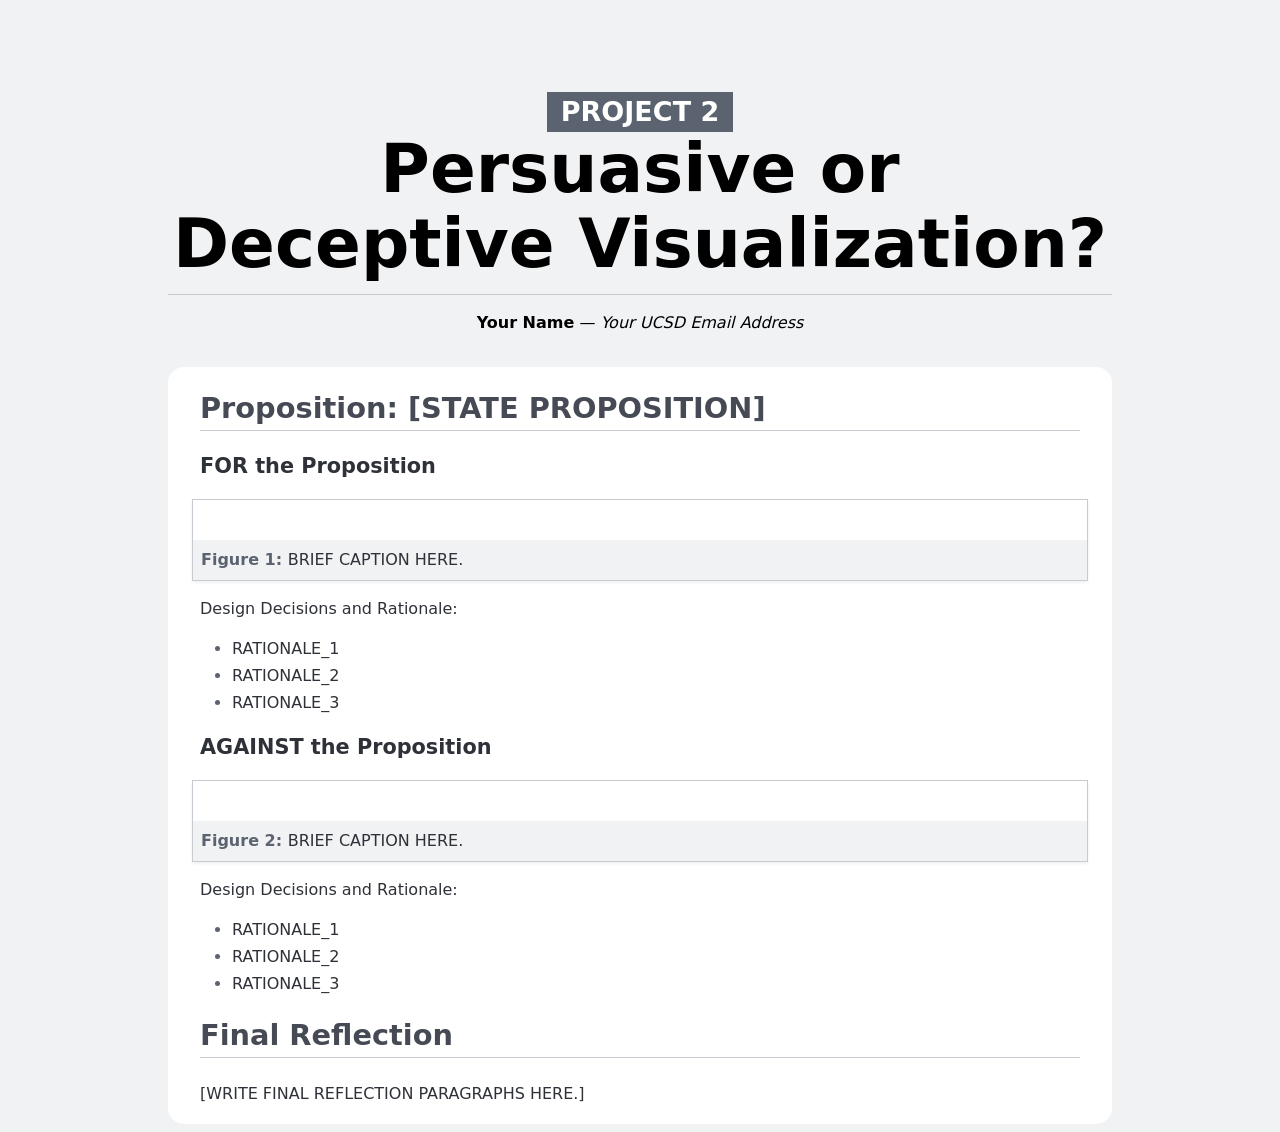
==== project2_report.html @ 89be6a0c "Add files via upload" ====
<!doctype html>
<html lang="en">
    <head>
        <title>Project 2 Report</title>
        <style>
            :root {
                --color-neutral-95: hsl(220 10% 95%);
                --color-neutral-90: hsl(220 10% 90%);
                --color-neutral-80: hsl(220 10% 80%);
                --color-neutral-70: hsl(220 10% 70%);
                --color-neutral-60: hsl(220 10% 60%);
                --color-neutral-50: hsl(220 10% 50%);
                --color-neutral-40: hsl(220 10% 40%);
                --color-neutral-30: hsl(220 10% 30%);
                --color-neutral-20: hsl(220 10% 20%);
                --color-neutral-10: hsl(220 10% 10%);
            }

            html {
                font: 100%/1.5 system-ui;
                counter-reset: figure;
                background: var(--color-neutral-95);
                max-width: min(75vw, 80em);
                margin: 0 auto;
            }

            /* Headings */

            h1,
            h2,
            h3,
            h4,
            h5,
            h6 {
                line-height: 1.1;
                font-weight: 600;
                text-wrap: balance;
            }

            h1,
            h2 {
                border-bottom: 1px solid var(--color-neutral-80);
                padding-bottom: 0.2em;
            }

            h1 {
                margin-block: 1em 0.5rem;
                font-size: clamp(2.5em, 150% + 2vh + 2vw, 10vmin);
                font-weight: 800;

                small {
                    display: block;
                    width: fit-content;
                    padding: 0.2em 0.5em;
                    margin-inline: auto;
                    color: white;
                    background: var(--color-neutral-40);
                    font-size: 40%;
                    text-transform: uppercase;
                    white-space: nowrap;
                }
            }

            h2 {
                font-size: 180%;
                color: var(--color-neutral-30);
            }

            h3 {
                font-size: 130%;
            }

            /* Lists */

            ul,
            ol {
                padding-inline-start: 2em;
            }

            li {
                &::marker {
                    color: var(--color-neutral-40);
                }

                + li {
                    margin-top: 0.2em;
                }
            }

            /* Sectioning elements */

            header {
                padding-block: 1em;
                text-align: center;
            }

            main {
                background: white;
                color: var(--color-neutral-20);
                border-radius: 1rem;
                padding: 0.1rem 2rem;
            }

            /* Figures */

            figure {
                margin: 1em 0;
                padding: 0.5rem;
                margin-inline: -0.5em;
                border: 1px solid var(--color-neutral-80);
                box-shadow: 0 0.1em 0.2em var(--color-neutral-95);
                text-align: center;
                background: white;

                > figcaption {
                    font: 500 75% var(--font-sans);
                    background: var(--color-neutral-95);
                    padding: 0.5rem;
                    margin: -0.5rem;
                    margin-top: 0.5rem;
                    counter-increment: figure;
                    text-align: left;

                    &::before {
                        content: "Figure " counter(figure) ": ";
                        font-weight: bold;
                        color: var(--color-neutral-40);
                    }

                    a:not(:hover, :focus, :active) {
                        color: inherit;
                        text-decoration: underline;
                        text-decoration-color: color-mix(
                            in lab,
                            currentColor,
                            transparent 70%
                        );
                    }
                }
            }
        </style>
    </head>

    <body>
        <header>
            <h1>
                <small>Project 2</small>
                Persuasive or Deceptive Visualization?
            </h1>

            <p><strong>Your Name</strong> — <em>Your UCSD Email Address</em></p>
        </header>

        <main>
            <h2>Proposition: [STATE PROPOSITION]</h2>

            <section>
                <h3>FOR the Proposition</h3>

                <figure>
                    <img src="IMAGE_FILENAME" alt="" />
                    <figcaption>BRIEF CAPTION HERE.</figcaption>
                </figure>

                <p>Design Decisions and Rationale:</p>

                <ul>
                    <li>RATIONALE_1</li>
                    <li>RATIONALE_2</li>
                    <li>RATIONALE_3</li>
                </ul>
            </section>

            <section>
                <h3>AGAINST the Proposition</h3>

                <figure>
                    <img src="IMAGE_FILENAME" alt="" />
                    <figcaption>BRIEF CAPTION HERE.</figcaption>
                </figure>

                <p>Design Decisions and Rationale:</p>

                <ul>
                    <li>RATIONALE_1</li>
                    <li>RATIONALE_2</li>
                    <li>RATIONALE_3</li>
                </ul>
            </section>

            <section>
                <h2>Final Reflection</h2>

                <p>[WRITE FINAL REFLECTION PARAGRAPHS HERE.]</p>
            </section>
        </main>
    <script defer src="https://static.cloudflareinsights.com/beacon.min.js/v8c78df7c7c0f484497ecbca7046644da1771523124516" integrity="sha512-8DS7rgIrAmghBFwoOTujcf6D9rXvH8xm8JQ1Ja01h9QX8EzXldiszufYa4IFfKdLUKTTrnSFXLDkUEOTrZQ8Qg==" data-cf-beacon='{"version":"2024.11.0","token":"c822b88e119346678db149ed7b7721c9","r":1,"server_timing":{"name":{"cfCacheStatus":true,"cfEdge":true,"cfExtPri":true,"cfL4":true,"cfOrigin":true,"cfSpeedBrain":true},"location_startswith":null}}' crossorigin="anonymous"></script>
</body>
</html>
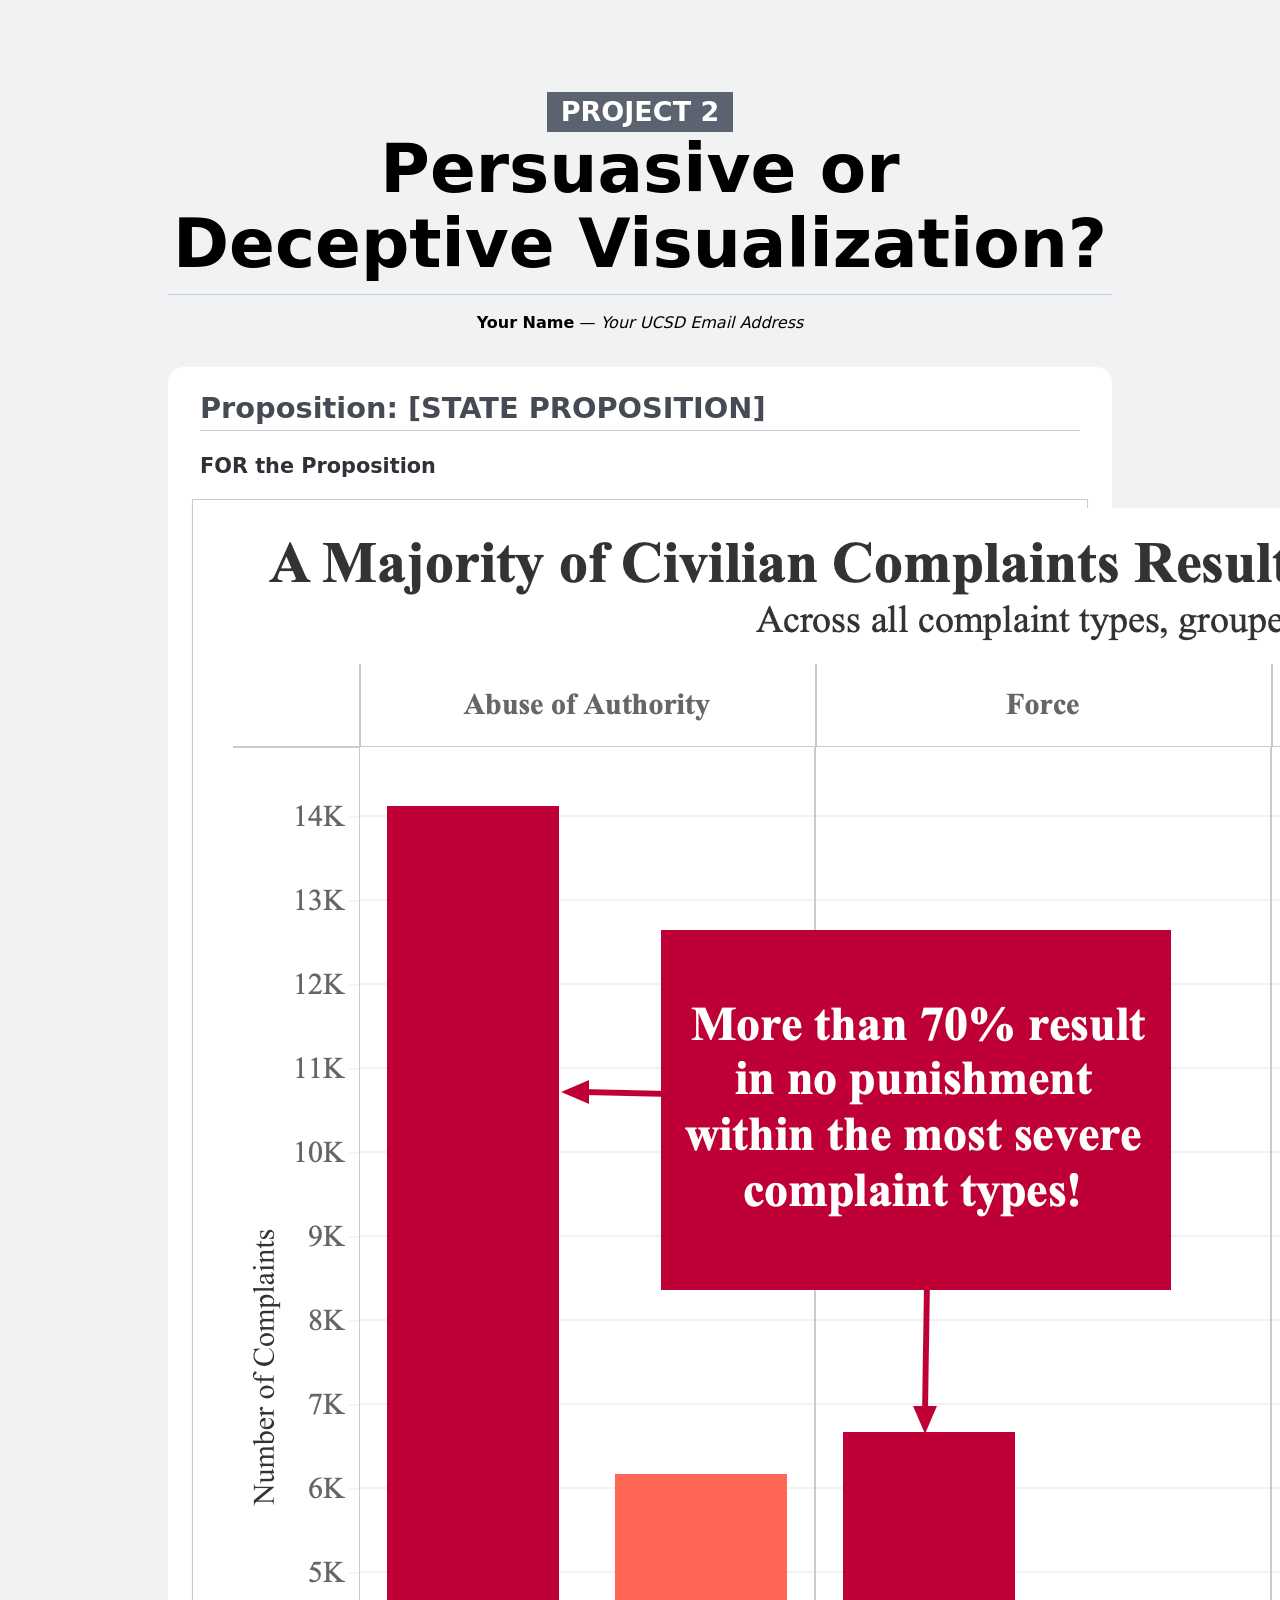
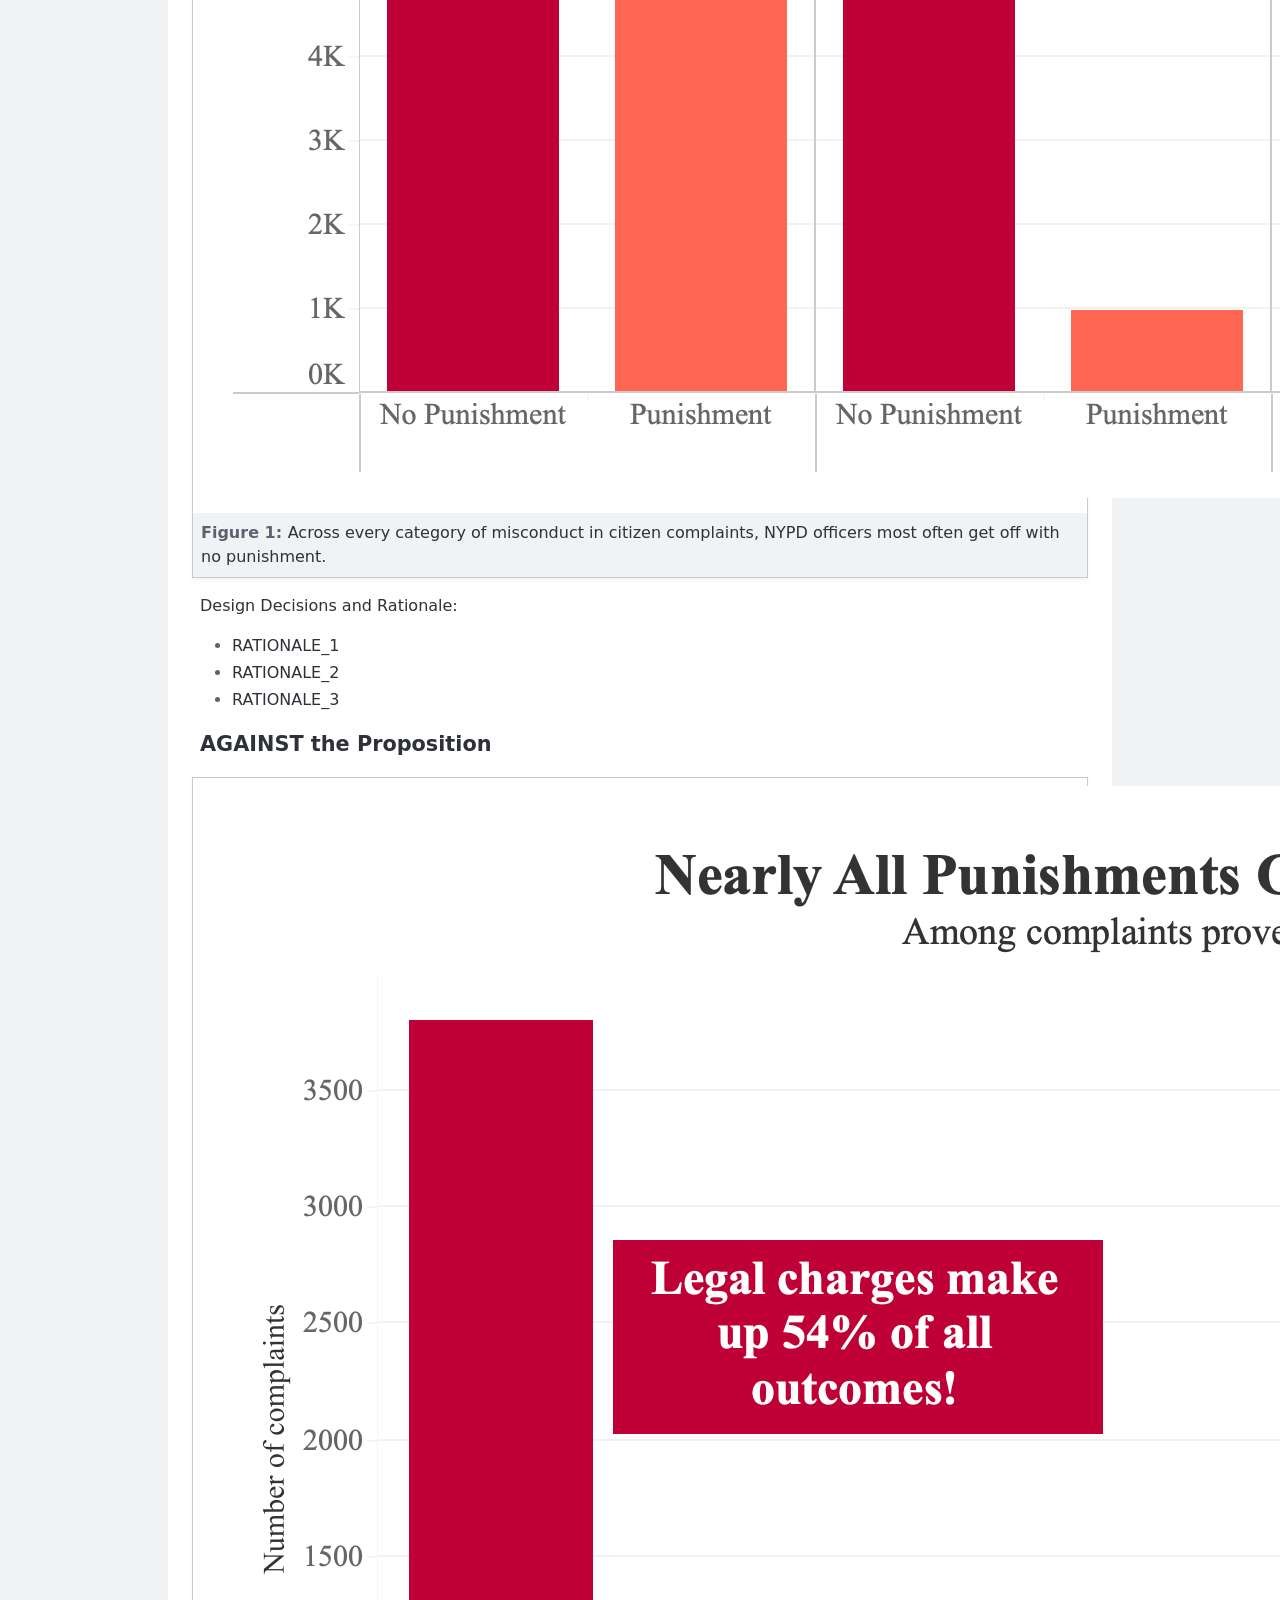
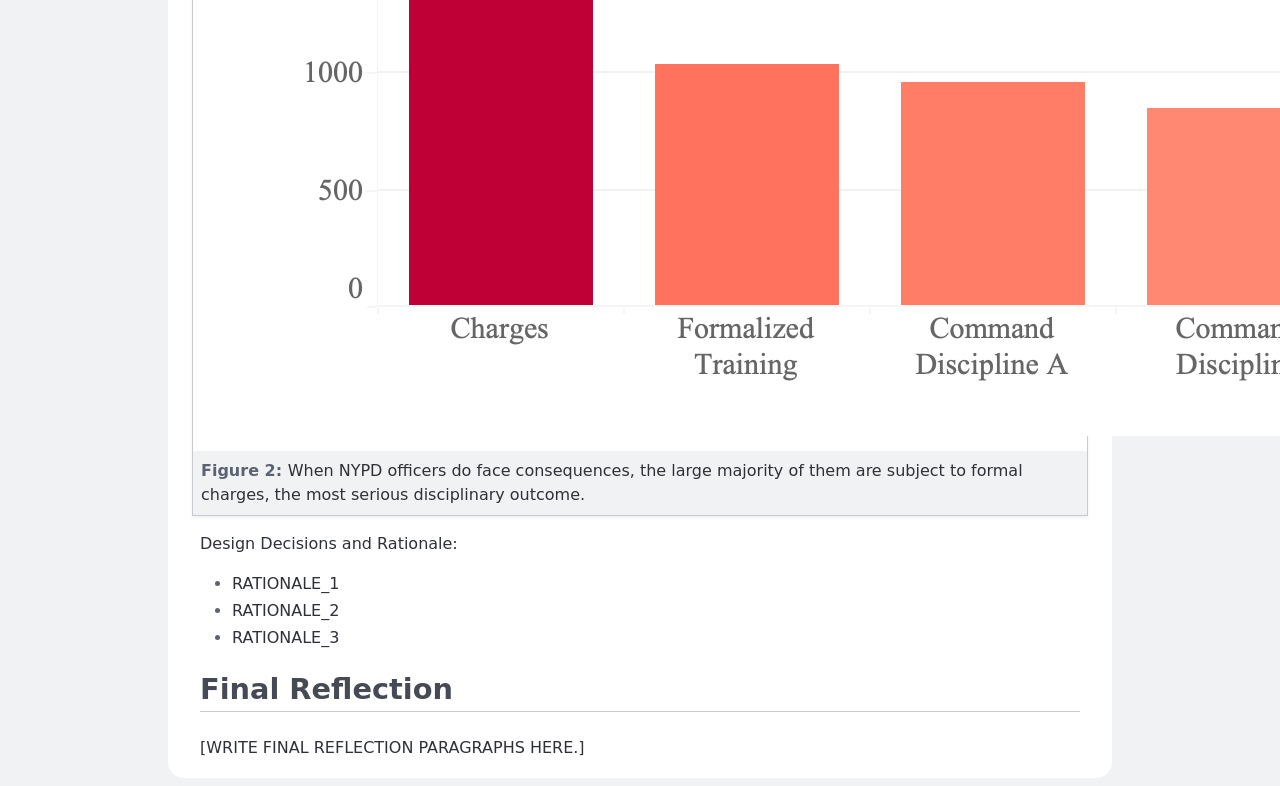
==== commit 88fe6ea7: "Update images and captions in project2_report.html" ====
--- a/project2_report.html
+++ b/project2_report.html
@@ -158,8 +158,8 @@
                 <h3>FOR the Proposition</h3>
 
                 <figure>
-                    <img src="IMAGE_FILENAME" alt="" />
-                    <figcaption>BRIEF CAPTION HERE.</figcaption>
+                    <img src="project2_pro.png" alt="Bar graph of number of complaints, grouped by category of misconduct across both outcomes (punishment and no punishment)." />
+                    <figcaption>Across every category of misconduct in citizen complaints, NYPD officers most often get off with no punishment.</figcaption>
                 </figure>
 
                 <p>Design Decisions and Rationale:</p>
@@ -175,8 +175,8 @@
                 <h3>AGAINST the Proposition</h3>
 
                 <figure>
-                    <img src="IMAGE_FILENAME" alt="" />
-                    <figcaption>BRIEF CAPTION HERE.</figcaption>
+                    <img src="project2_con.png" alt="Bar graph of number of complaints by type of punishment." />
+                    <figcaption>When NYPD officers do face consequences, the large majority of them are subject to formal charges, the most serious disciplinary outcome.</figcaption>
                 </figure>
 
                 <p>Design Decisions and Rationale:</p>
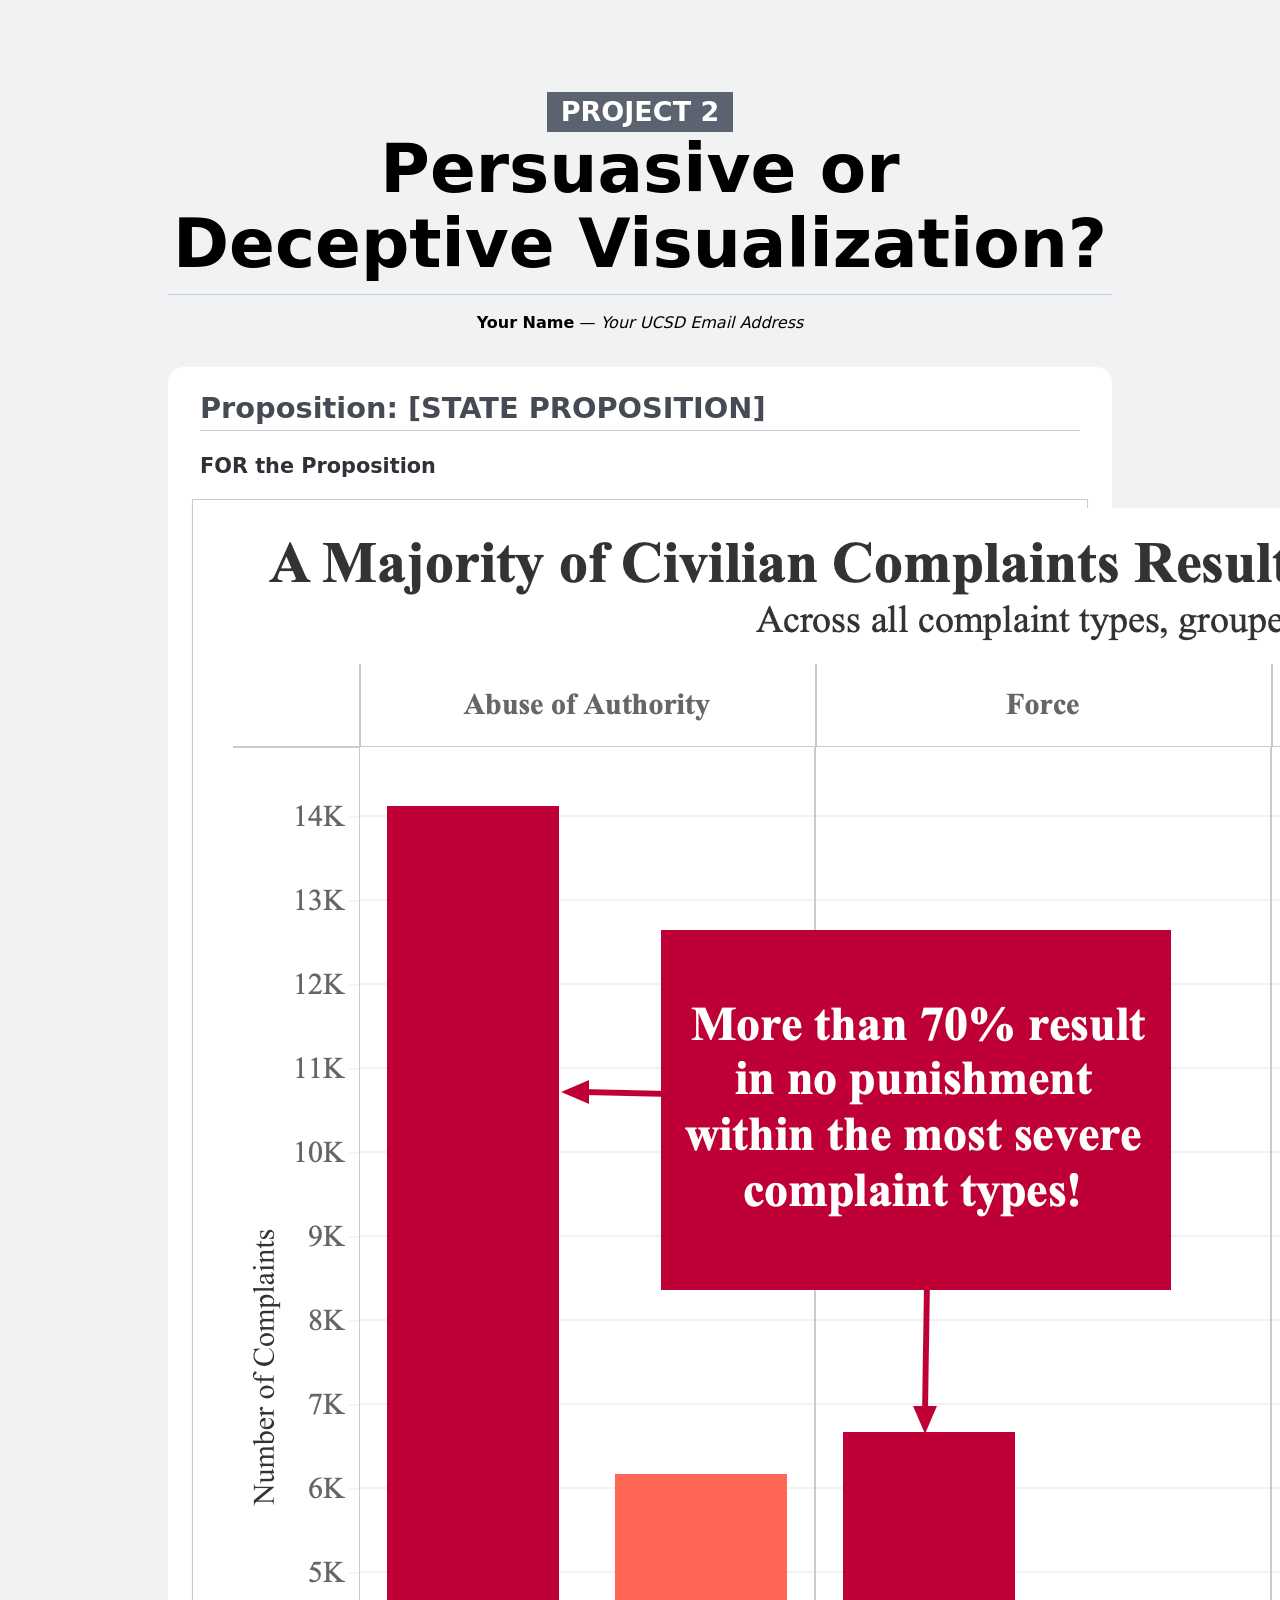
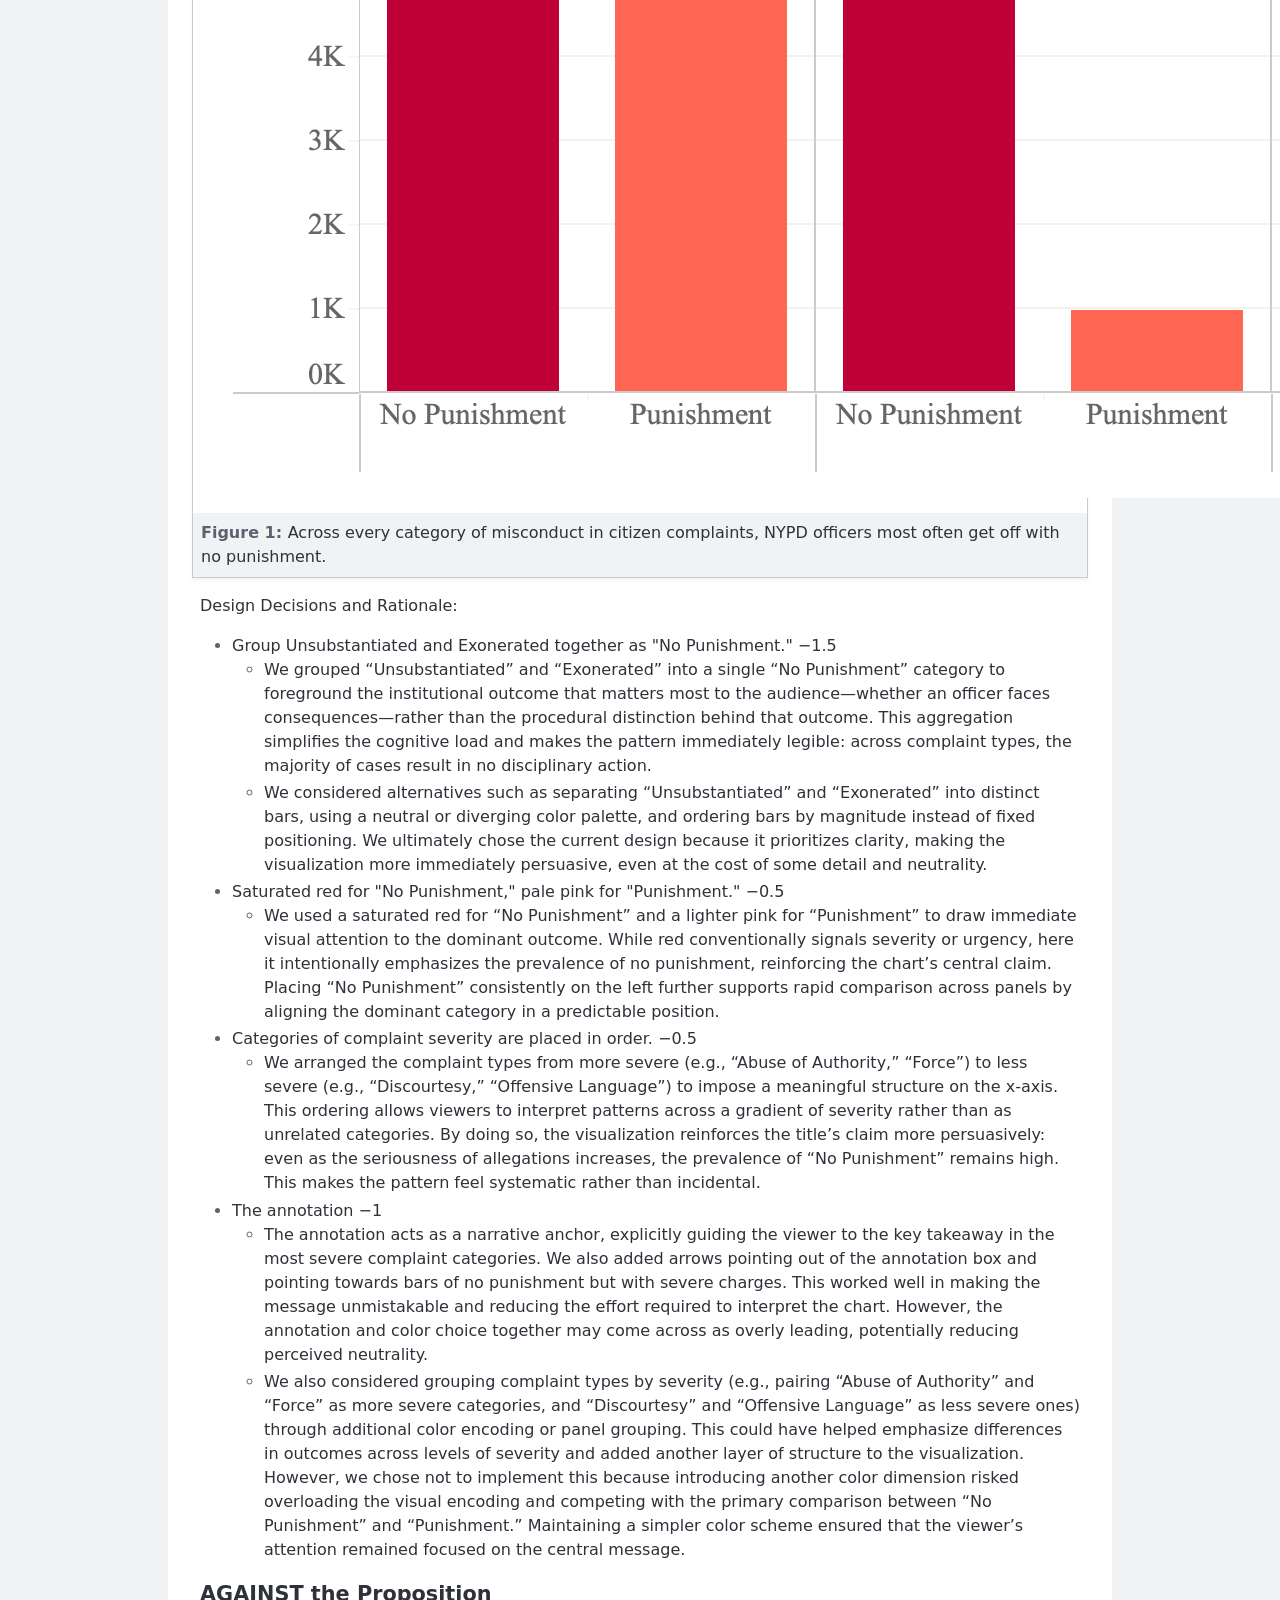
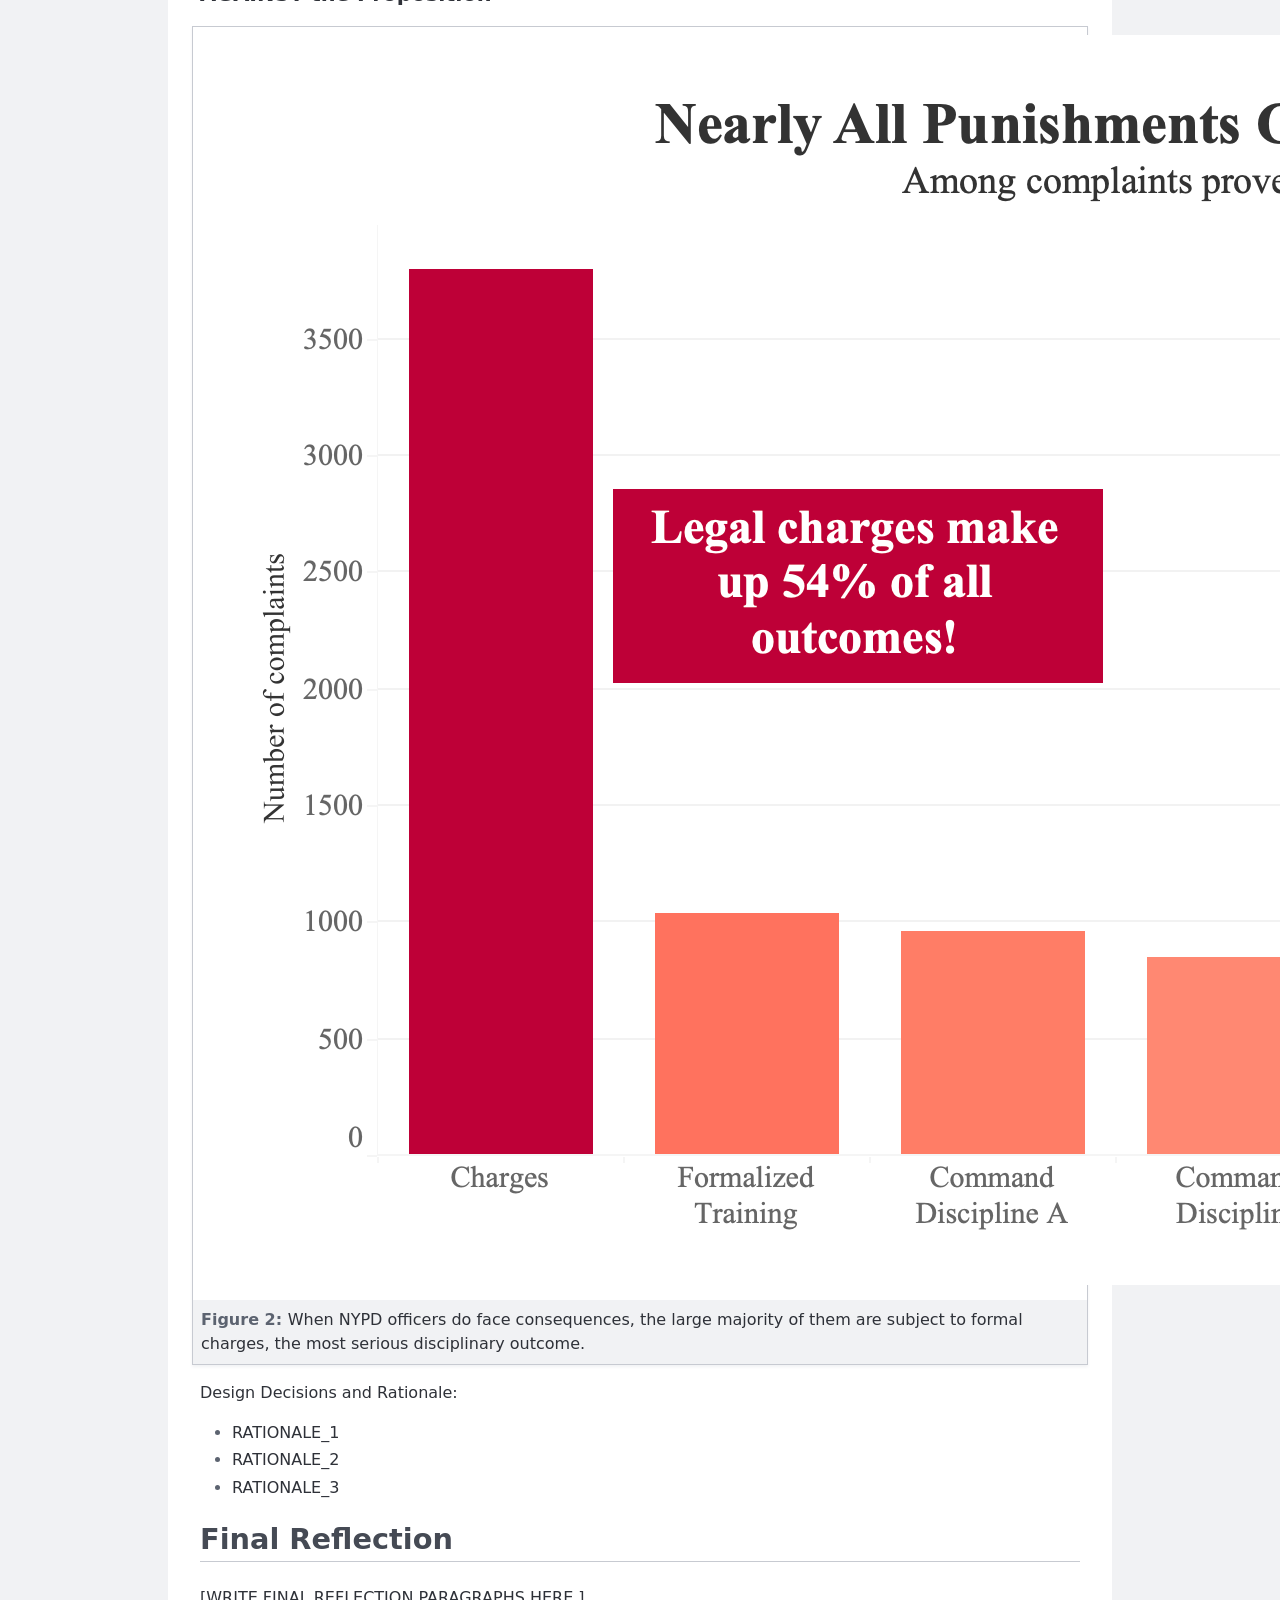
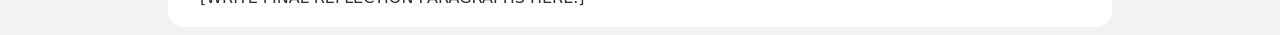
==== commit 2f41f0a3: "wrote design rationale section or pro side" ====
--- a/project2_report.html
+++ b/project2_report.html
@@ -165,9 +165,47 @@
                 <p>Design Decisions and Rationale:</p>
 
                 <ul>
-                    <li>RATIONALE_1</li>
-                    <li>RATIONALE_2</li>
-                    <li>RATIONALE_3</li>
+                    <li>
+                        Group Unsubstantiated and Exonerated together as "No Punishment." −1.5
+                        <ul>
+                            <li>
+                                We grouped “Unsubstantiated” and “Exonerated” into a single “No Punishment” category to foreground the institutional outcome that matters most to the audience—whether an officer faces consequences—rather than the procedural distinction behind that outcome. This aggregation simplifies the cognitive load and makes the pattern immediately legible: across complaint types, the majority of cases result in no disciplinary action.
+                            </li>
+                            <li>
+                                We considered alternatives such as separating “Unsubstantiated” and “Exonerated” into distinct bars, using a neutral or diverging color palette, and ordering bars by magnitude instead of fixed positioning. We ultimately chose the current design because it prioritizes clarity, making the visualization more immediately persuasive, even at the cost of some detail and neutrality.
+                            </li>
+                        </ul>
+                    </li>
+
+                    <li>
+                        Saturated red for "No Punishment," pale pink for "Punishment." −0.5
+                        <ul>
+                            <li>
+                                We used a saturated red for “No Punishment” and a lighter pink for “Punishment” to draw immediate visual attention to the dominant outcome. While red conventionally signals severity or urgency, here it intentionally emphasizes the prevalence of no punishment, reinforcing the chart’s central claim. Placing “No Punishment” consistently on the left further supports rapid comparison across panels by aligning the dominant category in a predictable position.
+                            </li>
+                        </ul>
+                    </li>
+
+                    <li>
+                        Categories of complaint severity are placed in order. −0.5
+                        <ul>
+                            <li>
+                                We arranged the complaint types from more severe (e.g., “Abuse of Authority,” “Force”) to less severe (e.g., “Discourtesy,” “Offensive Language”) to impose a meaningful structure on the x-axis. This ordering allows viewers to interpret patterns across a gradient of severity rather than as unrelated categories. By doing so, the visualization reinforces the title’s claim more persuasively: even as the seriousness of allegations increases, the prevalence of “No Punishment” remains high. This makes the pattern feel systematic rather than incidental.
+                            </li>
+                        </ul>
+                    </li>
+
+                    <li>
+                        The annotation −1
+                        <ul>
+                            <li>
+                                The annotation acts as a narrative anchor, explicitly guiding the viewer to the key takeaway in the most severe complaint categories. We also added arrows pointing out of the annotation box and pointing towards bars of no punishment but with severe charges. This worked well in making the message unmistakable and reducing the effort required to interpret the chart. However, the annotation and color choice together may come across as overly leading, potentially reducing perceived neutrality.
+                            </li>
+                            <li>
+                                We also considered grouping complaint types by severity (e.g., pairing “Abuse of Authority” and “Force” as more severe categories, and “Discourtesy” and “Offensive Language” as less severe ones) through additional color encoding or panel grouping. This could have helped emphasize differences in outcomes across levels of severity and added another layer of structure to the visualization. However, we chose not to implement this because introducing another color dimension risked overloading the visual encoding and competing with the primary comparison between “No Punishment” and “Punishment.” Maintaining a simpler color scheme ensured that the viewer’s attention remained focused on the central message.
+                            </li>
+                        </ul>
+                    </li>
                 </ul>
             </section>
 
